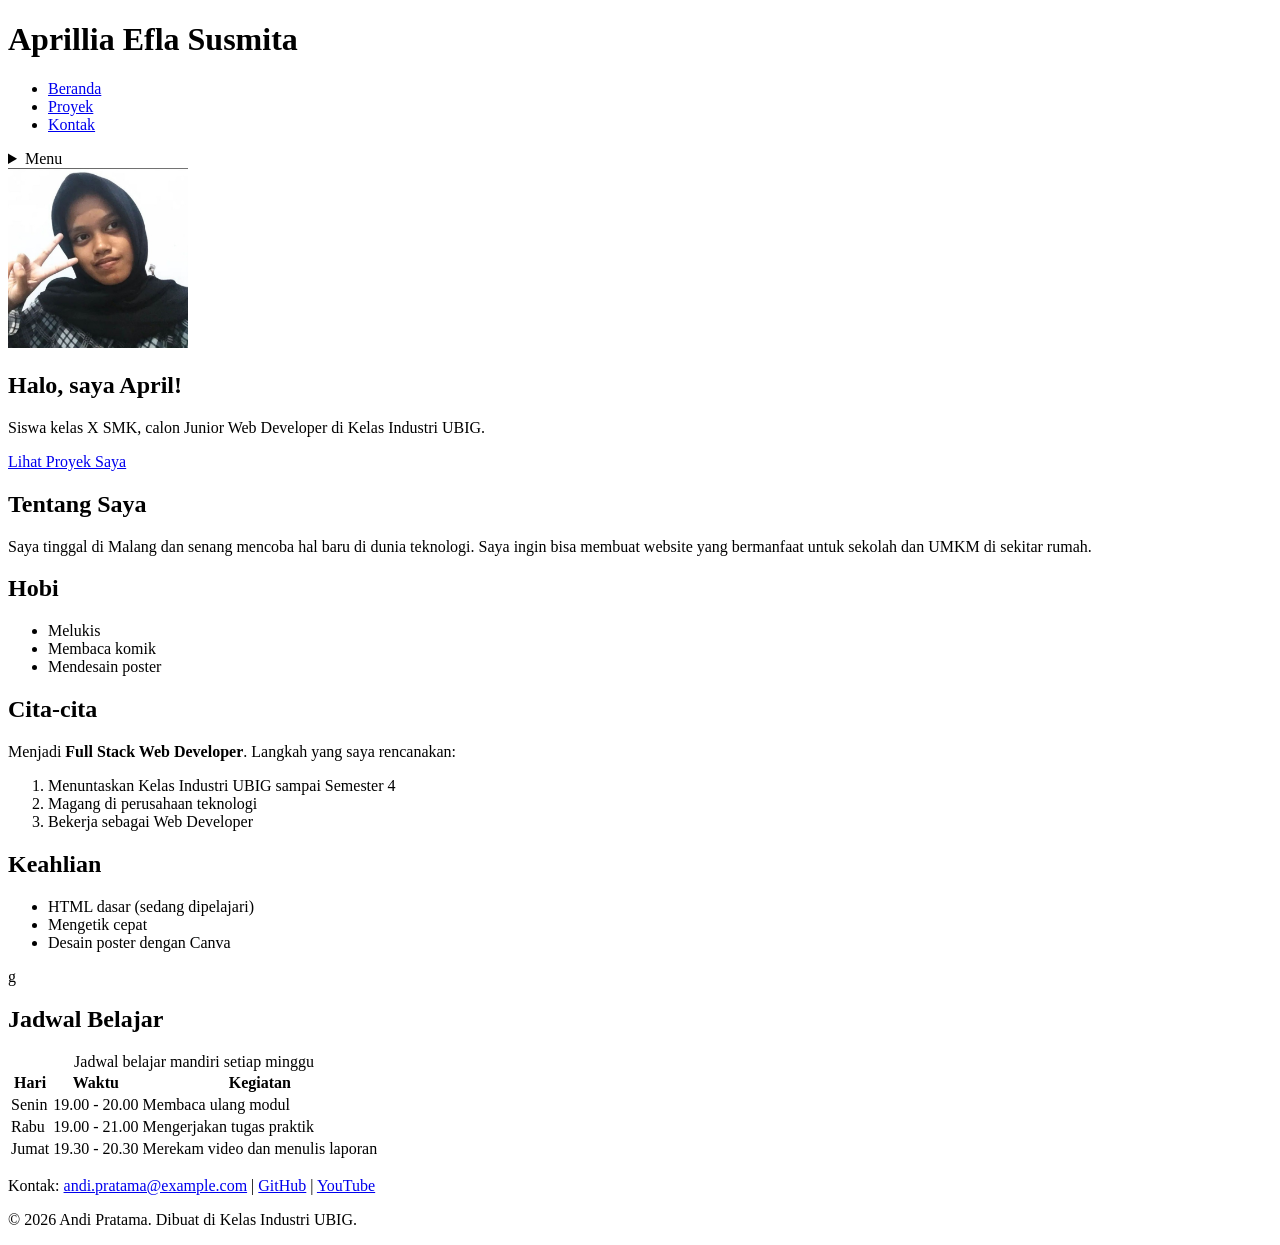
==== index.html @ fd9f034f "feat: menambahkan html pertama" ====
<!DOCTYPE html>
<html lang="id">
<head>
  <meta charset="UTF-8">
  <meta name="viewport" content="width=device-width, initial-scale=1.0">
  <title>Andi Pratama | Beranda</title>
  <link rel="preconnect" href="https://fonts.googleapis.com">
  <link rel="preconnect" href="https://fonts.gstatic.com" crossorigin>
  <link href="https://fonts.googleapis.com/css2?family=Inter:wght@400;600&family=Poppins:wght@600;700&display=swap" rel="stylesheet">
  <link rel="stylesheet" href="css/style.css">
</head>
<body>
  <header>
    <div class="container navbar">
      <h1>Aprillia Efla Susmita</h1>
      <nav class="menu-laptop">
        <ul>
          <li><a href="index.html">Beranda</a></li>
          <li><a href="proyek.html">Proyek</a></li>
          <li><a href="kontak.html">Kontak</a></li>
        </ul>
      </nav>
      <!-- Tantangan: menu ponsel yang bisa dibuka-tutup -->
      <details class="menu-ponsel">
        <summary>Menu</summary>
        <nav>
          <ul>
            <li><a href="index.html">Beranda</a></li>
            <li><a href="proyek.html">Proyek</a></li>
            <li><a href="kontak.html">Kontak</a></li>
          </ul>
        </nav>
      </details>
    </div>
  </header>

  <main>
    <div class="container">
      <section class="hero">
        <img src="img/image.png" alt="Foto profil Aprillia Efla Susmita" width="180">
        <div>
          <h2>Halo, saya April!</h2>
          <p>Siswa kelas X SMK, calon Junior Web Developer di Kelas Industri UBIG.</p>
          <a href="proyek.html" class="tombol">Lihat Proyek Saya</a>
        </div>
      </section>

      <section class="kartu">
        <h2>Tentang Saya</h2>
        <p>Saya tinggal di Malang dan senang mencoba hal baru di dunia teknologi. Saya ingin bisa membuat website yang bermanfaat untuk sekolah dan UMKM di sekitar rumah.</p>
      </section>

      <div class="daftar-kartu">
        <section class="kartu">
          <h2>Hobi</h2>
          <ul>
            <li>Melukis</li>
            <li>Membaca komik</li>
            <li>Mendesain poster</li>
          </ul>
        </section>

        <section class="kartu">
          <h2>Cita-cita</h2>
          <p>Menjadi <strong>Full Stack Web Developer</strong>. Langkah yang saya rencanakan:</p>
          <ol>
            <li>Menuntaskan Kelas Industri UBIG sampai Semester 4</li>
            <li>Magang di perusahaan teknologi</li>
            <li>Bekerja sebagai Web Developer</li>
          </ol>
        </section>

        <section class="kartu">
          <h2>Keahlian</h2>
          <ul>
            <li>HTML dasar (sedang dipelajari)</li>
            <li>Mengetik cepat</li>
            <li>Desain poster dengan Canva</li>
          </ul>
        </section>
      </div>

      <section class="kartu">
        g<h2>Jadwal Belajar</h2>
        <table>
          <caption>Jadwal belajar mandiri setiap minggu</caption>
          <thead>
            <tr>
              <th>Hari</th>
              <th>Waktu</th>
              <th>Kegiatan</th>
            </tr>
          </thead>
          <tbody>
            <tr>
              <td>Senin</td>
              <td>19.00 - 20.00</td>
              <td>Membaca ulang modul</td>
            </tr>
            <tr>
              <td>Rabu</td>
              <td>19.00 - 21.00</td>
              <td>Mengerjakan tugas praktik</td>
            </tr>
            <tr>
              <td>Jumat</td>
              <td>19.30 - 20.30</td>
              <td>Merekam video dan menulis laporan</td>
            </tr>
          </tbody>
        </table>
      </section>
    </div>
  </main>

  <footer>
    <p>Kontak: <a href="mailto:andi.pratama@example.com">andi.pratama@example.com</a> |
      <a href="https://github.com/" target="_blank">GitHub</a> |
      <a href="https://www.youtube.com/" target="_blank">YouTube</a></p>
    <p>&copy; 2026 Andi Pratama. Dibuat di Kelas Industri UBIG.</p>
  </footer>
</body>
</html>
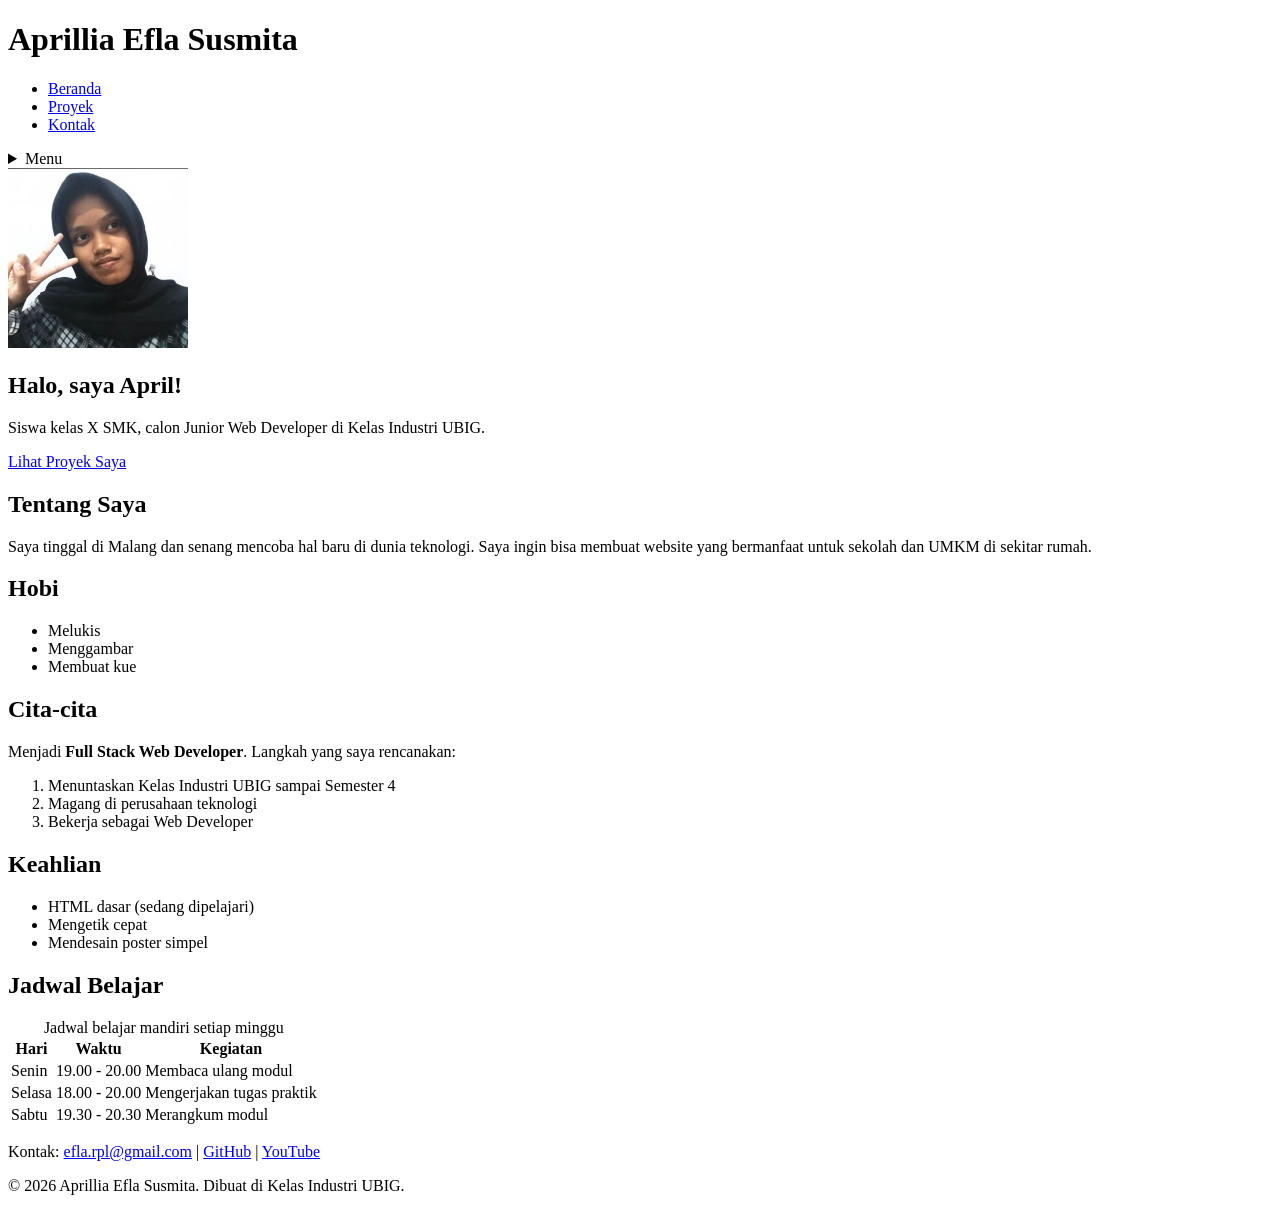
==== commit 1c6a7ce2: "Menambahkan file tugas rumah" ====
--- a/index.html
+++ b/index.html
@@ -55,8 +55,8 @@
           <h2>Hobi</h2>
           <ul>
             <li>Melukis</li>
-            <li>Membaca komik</li>
-            <li>Mendesain poster</li>
+            <li>Menggambar</li>
+            <li>Membuat kue</li>
           </ul>
         </section>
 
@@ -75,13 +75,13 @@
           <ul>
             <li>HTML dasar (sedang dipelajari)</li>
             <li>Mengetik cepat</li>
-            <li>Desain poster dengan Canva</li>
+            <li>Mendesain poster simpel</li>
           </ul>
         </section>
       </div>
 
       <section class="kartu">
-        g<h2>Jadwal Belajar</h2>
+        <h2>Jadwal Belajar</h2>
         <table>
           <caption>Jadwal belajar mandiri setiap minggu</caption>
           <thead>
@@ -98,14 +98,14 @@
               <td>Membaca ulang modul</td>
             </tr>
             <tr>
-              <td>Rabu</td>
-              <td>19.00 - 21.00</td>
+              <td>Selasa</td>
+              <td>18.00 - 20.00</td>
               <td>Mengerjakan tugas praktik</td>
             </tr>
             <tr>
-              <td>Jumat</td>
+              <td>Sabtu</td>
               <td>19.30 - 20.30</td>
-              <td>Merekam video dan menulis laporan</td>
+              <td>Merangkum modul</td>
             </tr>
           </tbody>
         </table>
@@ -114,10 +114,10 @@
   </main>
 
   <footer>
-    <p>Kontak: <a href="mailto:andi.pratama@example.com">andi.pratama@example.com</a> |
-      <a href="https://github.com/" target="_blank">GitHub</a> |
-      <a href="https://www.youtube.com/" target="_blank">YouTube</a></p>
-    <p>&copy; 2026 Andi Pratama. Dibuat di Kelas Industri UBIG.</p>
+    <p>Kontak: <a href="mailto:efla.rpl@gmail.com">efla.rpl@gmail.com</a> |
+      <a href="https://github.com/aprilliaefla" target="_blank">GitHub</a> |
+      <a href="https://www.youtube.com/@Efla_RPL" target="_blank">YouTube</a></p>
+    <p>&copy; 2026 Aprillia Efla Susmita. Dibuat di Kelas Industri UBIG.</p>
   </footer>
 </body>
 </html>
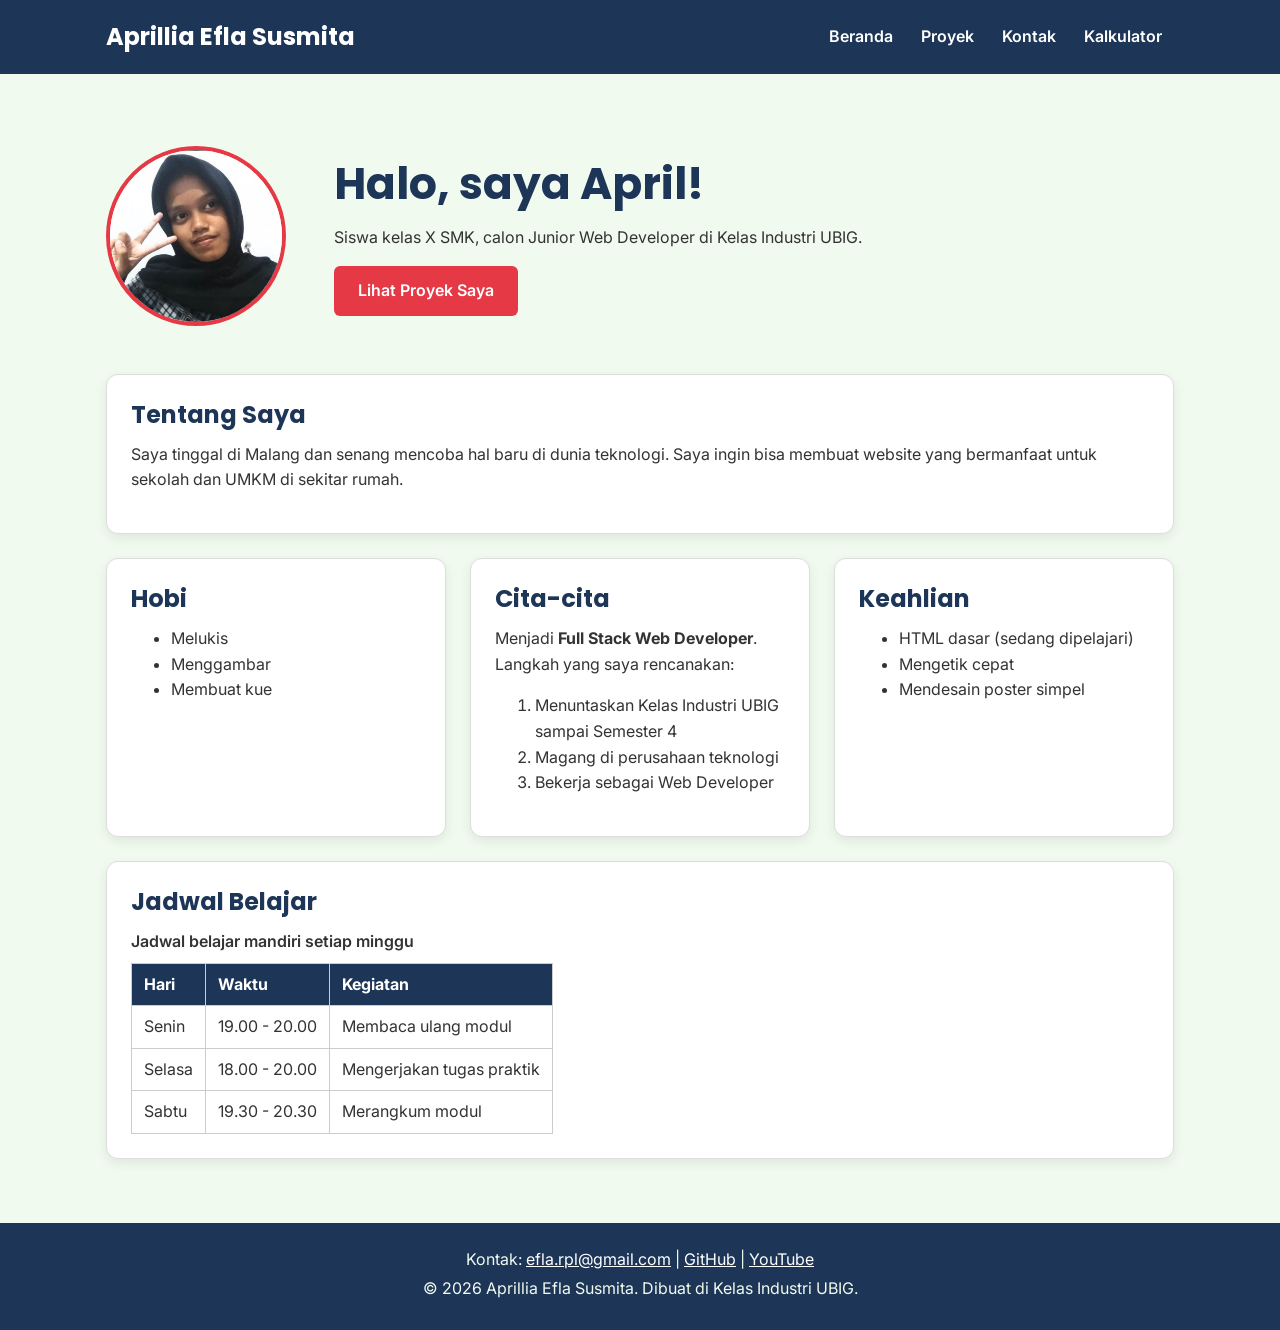
==== commit 32c02df1: "feat: menambahkan logika javascript dasar" ====
--- a/index.html
+++ b/index.html
@@ -3,11 +3,13 @@
 <head>
   <meta charset="UTF-8">
   <meta name="viewport" content="width=device-width, initial-scale=1.0">
-  <title>Andi Pratama | Beranda</title>
+  <title>Aprillia Efla Susmita | Beranda</title>
   <link rel="preconnect" href="https://fonts.googleapis.com">
   <link rel="preconnect" href="https://fonts.gstatic.com" crossorigin>
   <link href="https://fonts.googleapis.com/css2?family=Inter:wght@400;600&family=Poppins:wght@600;700&display=swap" rel="stylesheet">
   <link rel="stylesheet" href="css/style.css">
+  <script src="js/latihan.js"></script>
+  <script src="js/logika.js"></script>
 </head>
 <body>
   <header>
@@ -18,6 +20,7 @@
           <li><a href="index.html">Beranda</a></li>
           <li><a href="proyek.html">Proyek</a></li>
           <li><a href="kontak.html">Kontak</a></li>
+          <li><a href="kalkulator.html">Kalkulator</a></li>
         </ul>
       </nav>
       <!-- Tantangan: menu ponsel yang bisa dibuka-tutup -->
@@ -28,6 +31,7 @@
             <li><a href="index.html">Beranda</a></li>
             <li><a href="proyek.html">Proyek</a></li>
             <li><a href="kontak.html">Kontak</a></li>
+            <li><a href="kalkulator.html">Kalkulator</a></li>
           </ul>
         </nav>
       </details>
--- a/css/style.css
+++ b/css/style.css
@@ -0,0 +1,272 @@
+/* Gaya portofolio Andi Pratama
+   Palet: #1D3557 (utama), #E63946 (aksen), #F1FAEE (latar)
+   Huruf: Poppins (judul), Inter (isi)
+   Tata letak: mobile first, titik ubah 768px (tablet) dan 1024px (laptop) */
+
+/* 1. Reset */
+* {
+  box-sizing: border-box;
+  margin: 0;
+}
+
+img {
+  max-width: 100%;
+  height: auto;
+}
+
+/* 2. Dasar halaman: warna dan huruf */
+body {
+  font-family: "Inter", Arial, sans-serif;
+  font-size: 1rem;
+  line-height: 1.6;
+  color: #333333;
+  background-color: #F1FAEE;
+}
+
+h1, h2, h3 {
+  font-family: "Poppins", Arial, sans-serif;
+  color: #1D3557;
+  line-height: 1.3;
+}
+
+h2 {
+  margin-bottom: 0.75rem;
+}
+
+p, ul, ol {
+  margin-bottom: 1rem;
+}
+
+a {
+  color: #E63946;
+}
+
+/* 3. Wadah, header, dan menu */
+.container {
+  max-width: 1100px;
+  margin: 0 auto;
+  padding: 0 1rem;
+}
+
+header {
+  background-color: #1D3557;
+  color: #FFFFFF;
+  padding: 1rem 0;
+}
+
+header h1 {
+  color: #FFFFFF;
+  font-size: 1.5rem;
+}
+
+.navbar {
+  display: flex;
+  flex-wrap: wrap;
+  justify-content: space-between;
+  align-items: center;
+  gap: 0.5rem;
+}
+
+nav ul {
+  display: flex;
+  gap: 0.25rem;
+  padding: 0;
+  margin: 0;
+  list-style: none;
+}
+
+nav a {
+  display: inline-block;
+  padding: 0.5rem 0.75rem;
+  border-radius: 6px;
+  color: #FFFFFF;
+  font-weight: 600;
+  text-decoration: none;
+}
+
+/* Tantangan: menu ponsel buka-tutup dengan details */
+.menu-laptop {
+  display: none;
+}
+
+.menu-ponsel summary {
+  padding: 0.5rem 0.75rem;
+  border: 1px solid #FFFFFF;
+  border-radius: 6px;
+  font-weight: 600;
+  cursor: pointer;
+}
+
+.menu-ponsel ul {
+  flex-direction: column;
+  margin-top: 0.5rem;
+}
+
+/* 4. Isi utama, hero, dan kartu */
+main {
+  padding: 1.5rem 0;
+}
+
+.hero {
+  display: flex;
+  flex-direction: column;
+  align-items: center;
+  gap: 1.5rem;
+  padding: 1rem 0 2rem;
+  text-align: center;
+}
+
+.hero img {
+  border: 4px solid #E63946;
+  border-radius: 50%;
+}
+
+.hero h2 {
+  font-size: 2rem;
+}
+
+.tombol {
+  display: inline-block;
+  padding: 0.75rem 1.5rem;
+  border-radius: 6px;
+  background-color: #E63946;
+  color: #FFFFFF;
+  font-weight: 600;
+  text-decoration: none;
+}
+
+.kartu {
+  background-color: #FFFFFF;
+  padding: 1rem;
+  margin-bottom: 1.5rem;
+  border: 1px solid #DDDDDD;
+  border-radius: 12px;
+  box-shadow: 0 4px 12px rgba(0, 0, 0, 0.08);
+}
+
+.daftar-kartu {
+  display: flex;
+  flex-wrap: wrap;
+  gap: 1.5rem;
+  margin-bottom: 1.5rem;
+}
+
+.daftar-kartu .kartu {
+  flex: 1 1 280px;
+  margin-bottom: 0;
+}
+
+article img {
+  border-radius: 8px;
+  border: 1px solid #DDDDDD;
+}
+
+.blok {
+background-color: #FFFFFF;
+width: 100%;
+padding: 10px 0px;
+padding-block: #FFFFFF;
+border-radius: 1%;
+}
+
+/* 5. Tabel */
+table {
+  border-collapse: collapse;
+}
+
+caption {
+  font-weight: 600;
+  text-align: left;
+  margin-bottom: 0.5rem;
+}
+
+th, td {
+  border: 1px solid #CCCCCC;
+  padding: 0.5rem 0.75rem;
+  text-align: left;
+}
+
+th {
+  background-color: #1D3557;
+  color: #FFFFFF;
+}
+
+/* 6. Form */
+label {
+  font-weight: 600;
+}
+
+input, select, textarea {
+  width: 100%;
+  max-width: 22rem;
+  padding: 0.6rem;
+  margin-top: 0.25rem;
+  border: 1px solid #CCCCCC;
+  border-radius: 6px;
+  font-family: inherit;
+  font-size: 1rem;
+}
+
+button {
+  padding: 0.75rem 1.5rem;
+  border: none;
+  border-radius: 6px;
+  background-color: #E63946;
+  color: #FFFFFF;
+  font-family: inherit;
+  font-size: 1rem;
+  font-weight: 600;
+  cursor: pointer;
+}
+
+/* 7. Footer */
+footer {
+  background-color: #1D3557;
+  color: #F1FAEE;
+  text-align: center;
+  padding: 1.5rem;
+}
+
+footer p {
+  margin-bottom: 0.25rem;
+}
+
+footer a {
+  color: #FFFFFF;
+}
+
+/* 8. Tablet: lebar layar 768px ke atas */
+@media (min-width: 768px) {
+  .menu-laptop {
+    display: block;
+  }
+
+  .menu-ponsel {
+    display: none;
+  }
+
+  .hero {
+    flex-direction: row;
+    padding: 2rem 0 3rem;
+    text-align: left;
+  }
+
+  .kartu {
+    padding: 1.5rem;
+  }
+}
+
+/* 9. Laptop: lebar layar 1024px ke atas */
+@media (min-width: 1024px) {
+  main {
+    padding: 2.5rem 0;
+  }
+
+  .hero {
+    gap: 3rem;
+  }
+
+  .hero h2 {
+    font-size: 2.75rem;
+  }
+}
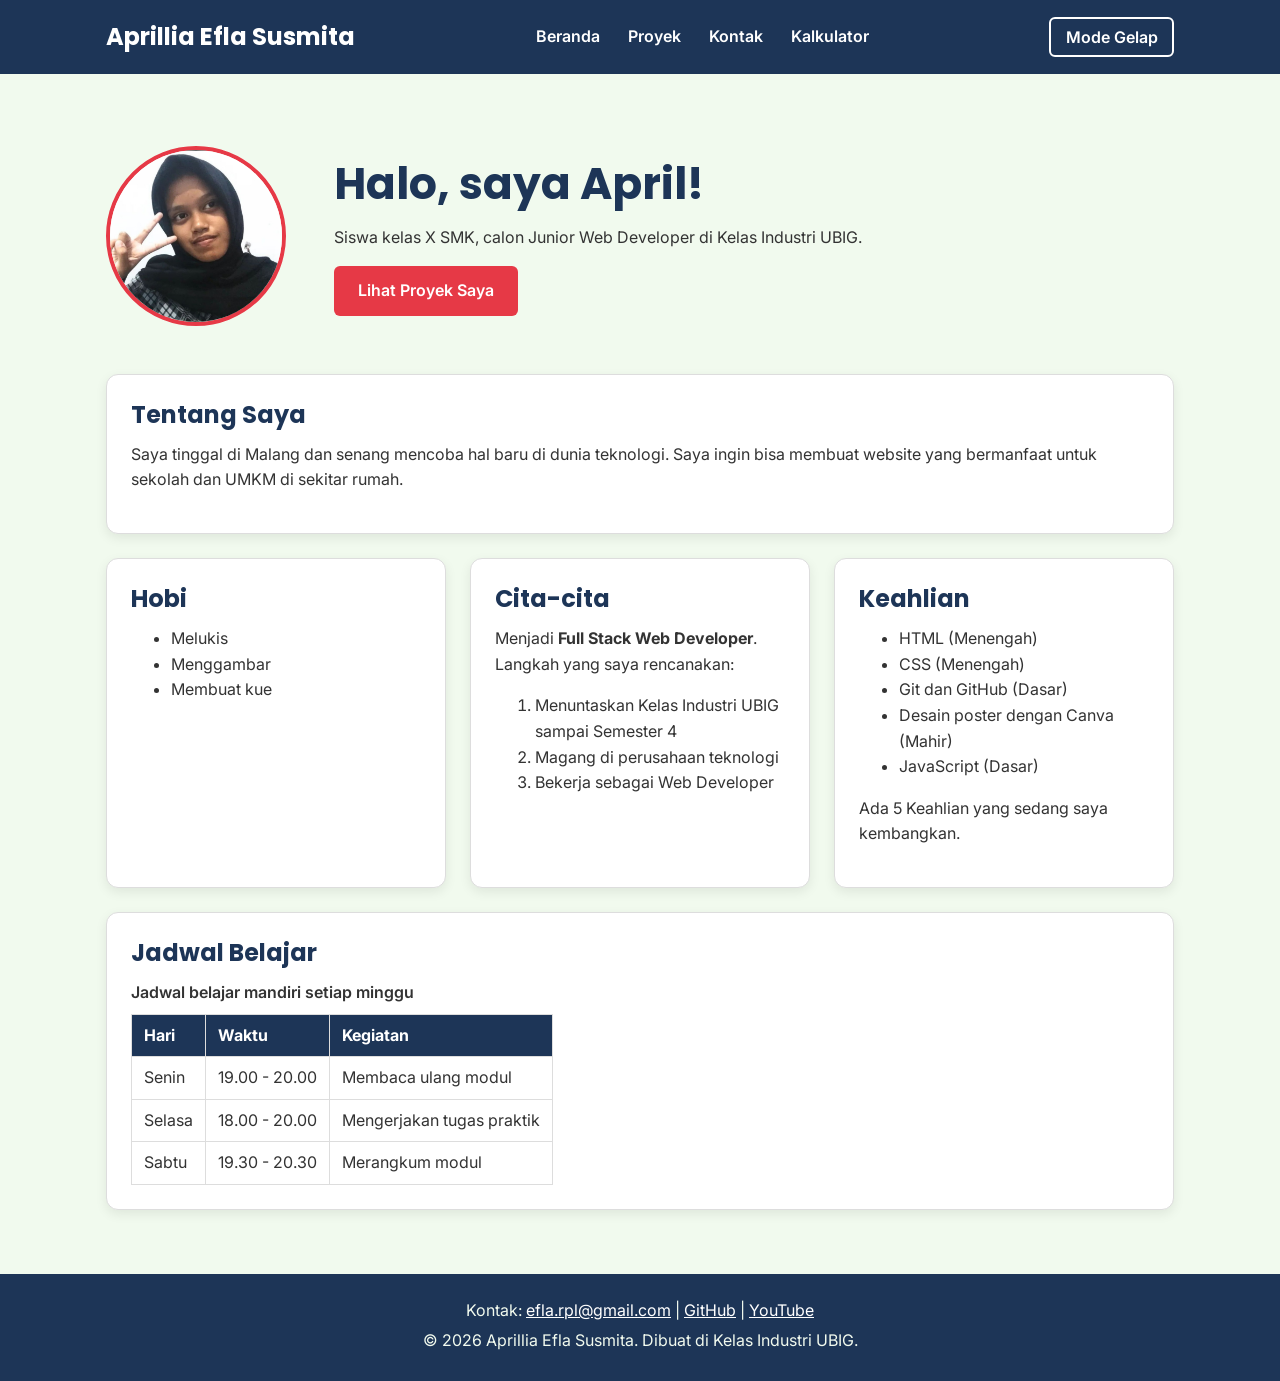
==== commit 05a2c3f9: "feat: tambahkankeahlian dinamis, mode gelap dan filter proyek" ====
--- a/index.html
+++ b/index.html
@@ -8,8 +8,7 @@
   <link rel="preconnect" href="https://fonts.gstatic.com" crossorigin>
   <link href="https://fonts.googleapis.com/css2?family=Inter:wght@400;600&family=Poppins:wght@600;700&display=swap" rel="stylesheet">
   <link rel="stylesheet" href="css/style.css">
-  <script src="js/latihan.js"></script>
-  <script src="js/logika.js"></script>
+  <script src="js/main.js" defer></script>  
 </head>
 <body>
   <header>
@@ -23,6 +22,8 @@
           <li><a href="kalkulator.html">Kalkulator</a></li>
         </ul>
       </nav>
+
+      <button type="button" id="tombol-tema" class="tombol-tema">Mode Gelap</button>
       <!-- Tantangan: menu ponsel yang bisa dibuka-tutup -->
       <details class="menu-ponsel">
         <summary>Menu</summary>
@@ -76,11 +77,8 @@
 
         <section class="kartu">
           <h2>Keahlian</h2>
-          <ul>
-            <li>HTML dasar (sedang dipelajari)</li>
-            <li>Mengetik cepat</li>
-            <li>Mendesain poster simpel</li>
-          </ul>
+          <ul id="daftar-skill"></ul>
+          <p id="jumlah-skill">
         </section>
       </div>
 
--- a/css/style.css
+++ b/css/style.css
@@ -8,7 +8,16 @@
   box-sizing: border-box;
   margin: 0;
 }
-
+:root{
+  --warna-utama: #1d3557;
+  --warna-judul: #1D3557;
+  --warna-aksen: #E63946;
+  --warna-tautan: #E63946;
+  --warna-latar: #F1FAEE;
+  --warna-teks: #333333;
+  --warna-kartu: #FFFFFF;
+  --warna-garis: #DDDDDD;
+}
 img {
   max-width: 100%;
   height: auto;
@@ -19,13 +28,13 @@
   font-family: "Inter", Arial, sans-serif;
   font-size: 1rem;
   line-height: 1.6;
-  color: #333333;
-  background-color: #F1FAEE;
+  color: var(--warna-teks);
+  background-color: var(--warna-latar);
 }
 
 h1, h2, h3 {
   font-family: "Poppins", Arial, sans-serif;
-  color: #1D3557;
+  color: var(--warna-judul);
   line-height: 1.3;
 }
 
@@ -38,7 +47,7 @@
 }
 
 a {
-  color: #E63946;
+  color: var(--warna-utama);
 }
 
 /* 3. Wadah, header, dan menu */
@@ -49,7 +58,7 @@
 }
 
 header {
-  background-color: #1D3557;
+  background-color: var(--warna-utama);
   color: #FFFFFF;
   padding: 1rem 0;
 }
@@ -117,7 +126,7 @@
 }
 
 .hero img {
-  border: 4px solid #E63946;
+  border: 4px solid var(--warna-aksen);
   border-radius: 50%;
 }
 
@@ -129,17 +138,17 @@
   display: inline-block;
   padding: 0.75rem 1.5rem;
   border-radius: 6px;
-  background-color: #E63946;
+  background-color: var(--warna-aksen);
   color: #FFFFFF;
   font-weight: 600;
   text-decoration: none;
 }
 
 .kartu {
-  background-color: #FFFFFF;
+  background-color: var(--warna-kartu);
   padding: 1rem;
   margin-bottom: 1.5rem;
-  border: 1px solid #DDDDDD;
+  border: 1px solid var(--warna-garis);
   border-radius: 12px;
   box-shadow: 0 4px 12px rgba(0, 0, 0, 0.08);
 }
@@ -158,7 +167,7 @@
 
 article img {
   border-radius: 8px;
-  border: 1px solid #DDDDDD;
+  border: 1px solid var(--warna-garis);
 }
 
 .blok {
@@ -181,13 +190,13 @@
 }
 
 th, td {
-  border: 1px solid #CCCCCC;
+  border: 1px solid var(--warna-garis);
   padding: 0.5rem 0.75rem;
   text-align: left;
 }
 
 th {
-  background-color: #1D3557;
+  background-color: var(--warna-utama);
   color: #FFFFFF;
 }
 
@@ -201,17 +210,19 @@
   max-width: 22rem;
   padding: 0.6rem;
   margin-top: 0.25rem;
-  border: 1px solid #CCCCCC;
+  border: 1px solid var(--warna-garis);
   border-radius: 6px;
   font-family: inherit;
   font-size: 1rem;
+  background-color: var(--warna-kartu);
+  color: var(--warna-teks);
 }
 
 button {
   padding: 0.75rem 1.5rem;
   border: none;
   border-radius: 6px;
-  background-color: #E63946;
+  background-color: var(--warna-aksen);
   color: #FFFFFF;
   font-family: inherit;
   font-size: 1rem;
@@ -221,7 +232,7 @@
 
 /* 7. Footer */
 footer {
-  background-color: #1D3557;
+  background-color: var(--warna-utama);
   color: #F1FAEE;
   text-align: center;
   padding: 1.5rem;
@@ -270,3 +281,52 @@
     font-size: 2.75rem;
   }
 }
+
+/* 10. Tombol tema,filter, dan label kategori */
+.tombol-tema {
+  padding: 0.5rem 0.9rem;
+  border: 2px solid #FFFFFF;
+  background-color: transparent;
+  font-size: 0,9rem;
+}
+
+/* 11. Tema gelap: isi variabel diganti saat body memiliki class
+gelap */
+body.gelap {
+ --warna-utama: #0B1526;
+ --warna-judul: #A8DADC;
+ --warna-tautan: #FF8A8A;
+ --warna-latar: #121A24;
+ --warna-teks: #E3E8EE;
+ --warna-kartu: #1C2836;
+ --warna-garis: #34465A;
+}
+
+.keterangan {
+font-size: 0.875rem;
+}
+
+.filter {
+  display: flex;
+  flex-wrap: wrap;
+  gap: 0.5rem;
+  margin-bottom: 1rem;
+}
+
+.tombol-filter{
+  padding: 0.5rem 1rem ;
+  border: 2px solid var(--warna-garis);
+  background-color: var(--warna-kartu);
+  color: var(--warna-judul)
+}
+
+.label{
+  display:inline-block;
+  padding: 0.1rem 0.6rem;
+  margin-bottom: 0.5rem;
+  border-radius: 999px;
+  background-color: var(--warna-latar);
+  color:var(--warna-judul);
+  font-size: 0.85rem;
+  font-weight: 600;
+}
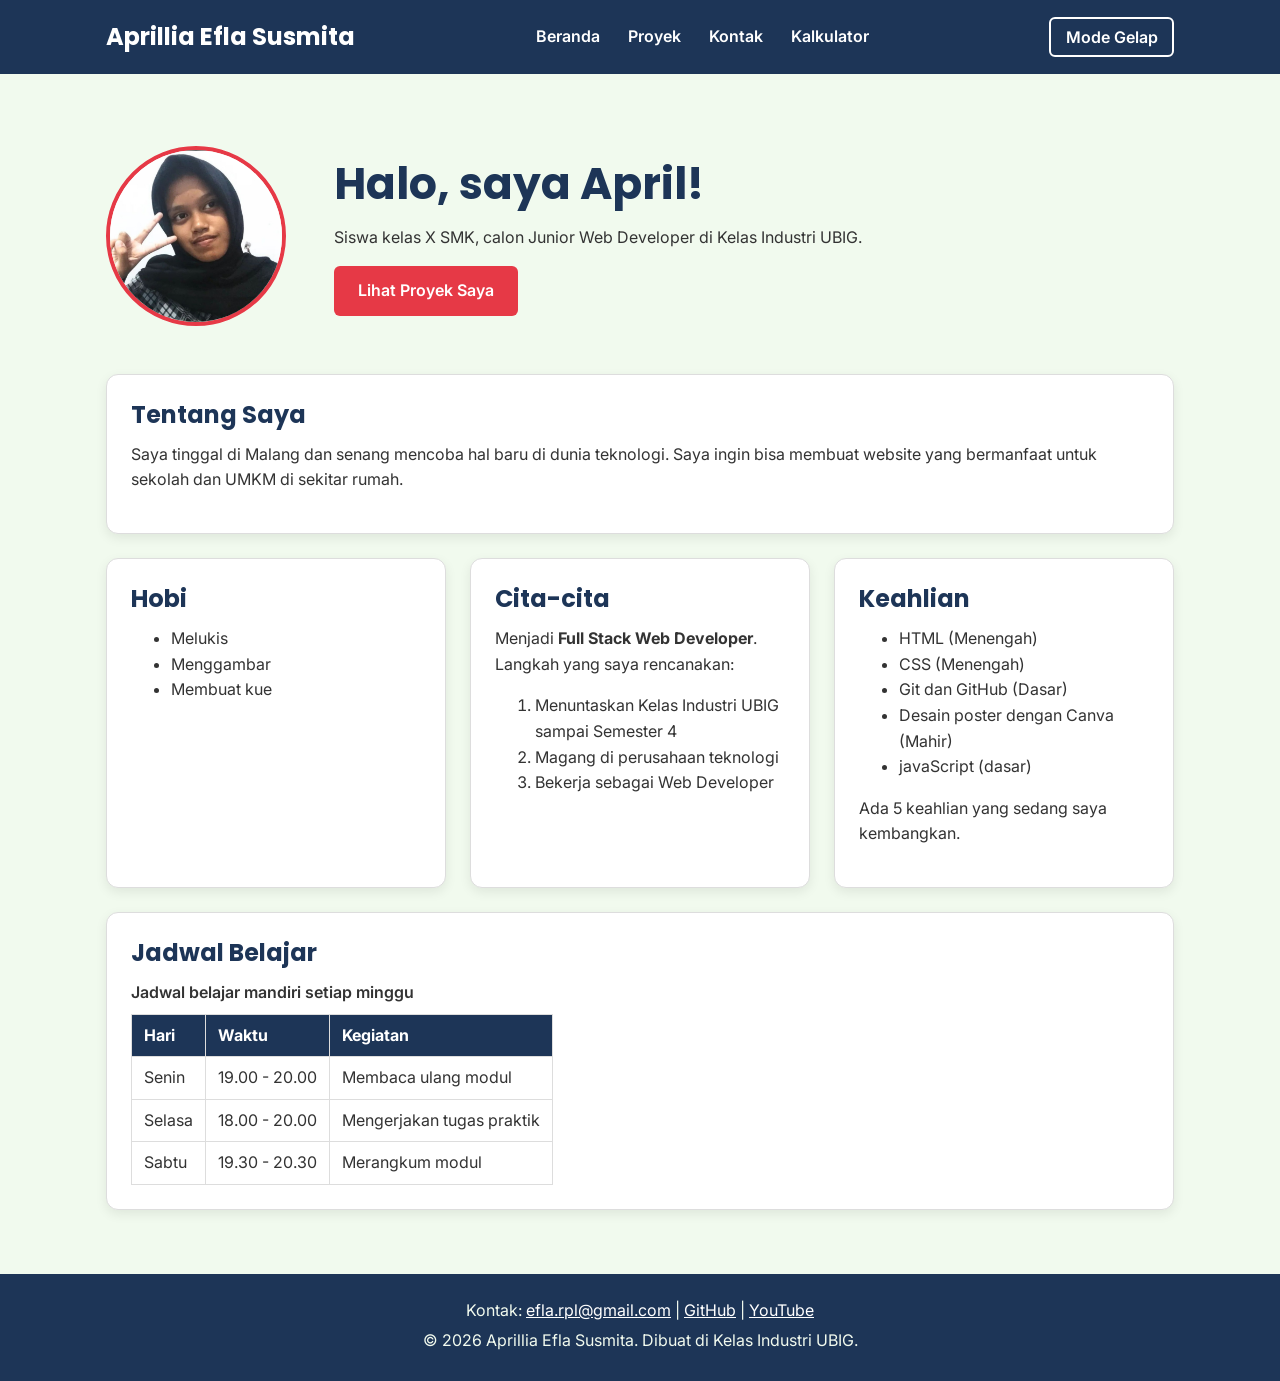
==== commit e1a03efc: "feat: menghilangkan tombol kalkulator" ====
--- a/index.html
+++ b/index.html
@@ -32,7 +32,7 @@
             <li><a href="index.html">Beranda</a></li>
             <li><a href="proyek.html">Proyek</a></li>
             <li><a href="kontak.html">Kontak</a></li>
-            <li><a href="kalkulator.html">Kalkulator</a></li>
+        
           </ul>
         </nav>
       </details>
--- a/css/style.css
+++ b/css/style.css
@@ -48,6 +48,10 @@
 
 a {
   color: var(--warna-utama);
+}
+
+.tautan {
+  color: var(--warna-tautan);
 }
 
 /* 3. Wadah, header, dan menu */
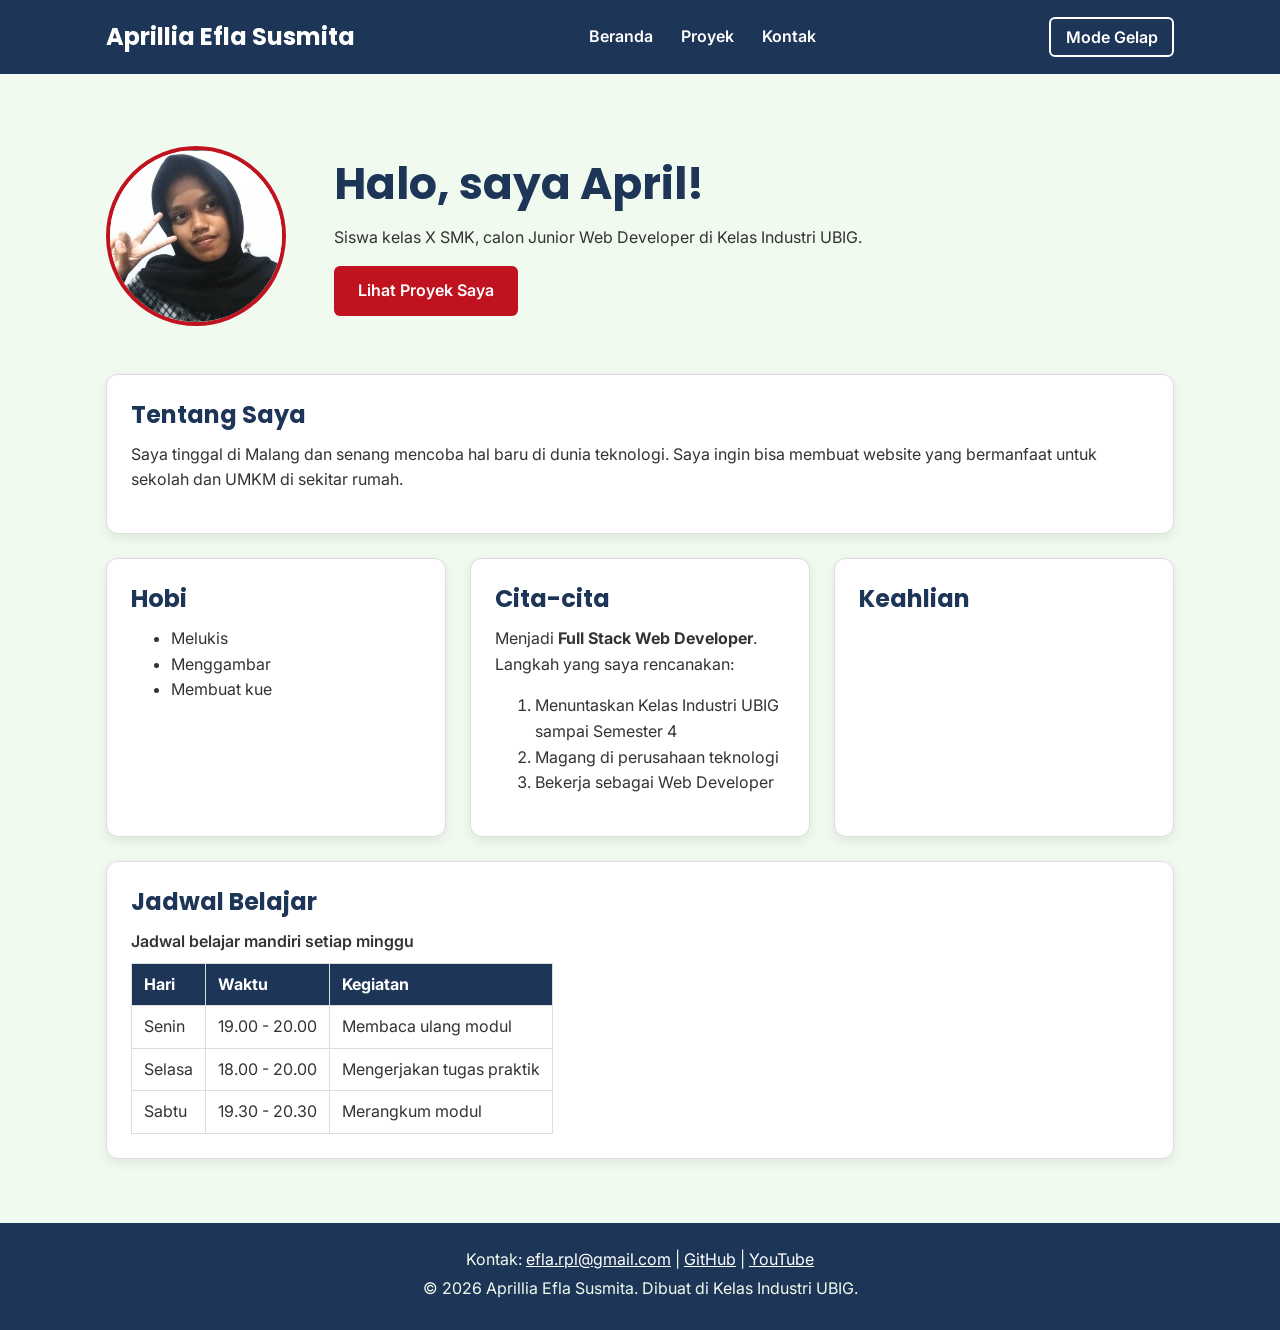
==== commit 363cf5f1: "fix: perbaiki kontras, metra description, dan ukuran gambar" ====
--- a/index.html
+++ b/index.html
@@ -3,6 +3,10 @@
 <head>
   <meta charset="UTF-8">
   <meta name="viewport" content="width=device-width, initial-scale=1.0">
+
+  <!-- index.html-->
+   <meta name="description" content="Portofolio Aprillia Efla Susmita, siswa SMK calon Junior Web Developer di Kelas Industri UBIG.">
+
   <title>Aprillia Efla Susmita | Beranda</title>
   <link rel="preconnect" href="https://fonts.googleapis.com">
   <link rel="preconnect" href="https://fonts.gstatic.com" crossorigin>
@@ -19,7 +23,6 @@
           <li><a href="index.html">Beranda</a></li>
           <li><a href="proyek.html">Proyek</a></li>
           <li><a href="kontak.html">Kontak</a></li>
-          <li><a href="kalkulator.html">Kalkulator</a></li>
         </ul>
       </nav>
 
@@ -42,7 +45,7 @@
   <main>
     <div class="container">
       <section class="hero">
-        <img src="img/image.png" alt="Foto profil Aprillia Efla Susmita" width="180">
+        <img src="img/image.png" alt="Foto profil Aprillia Efla Susmita" width="180" height="180">
         <div>
           <h2>Halo, saya April!</h2>
           <p>Siswa kelas X SMK, calon Junior Web Developer di Kelas Industri UBIG.</p>
--- a/css/style.css
+++ b/css/style.css
@@ -11,8 +11,8 @@
 :root{
   --warna-utama: #1d3557;
   --warna-judul: #1D3557;
-  --warna-aksen: #E63946;
-  --warna-tautan: #E63946;
+  --warna-aksen: #C1121f;
+  --warna-tautan: #C1121f;
   --warna-latar: #F1FAEE;
   --warna-teks: #333333;
   --warna-kartu: #FFFFFF;
@@ -232,6 +232,10 @@
   font-size: 1rem;
   font-weight: 600;
   cursor: pointer;
+}
+
+button .tombol-kedua {
+ color:  var(--warna-utama);
 }
 
 /* 7. Footer */
@@ -333,4 +337,17 @@
   color:var(--warna-judul);
   font-size: 0.85rem;
   font-weight: 600;
+}
+
+.hampir-penuh{
+  color:var(--warna-aksen);
+}
+.tombol-kedua {
+  color: var(--warna-latar);
+  flex-direction: row;
+  
+}
+
+.dua-tombol {
+  flex-direction: row;
 }
